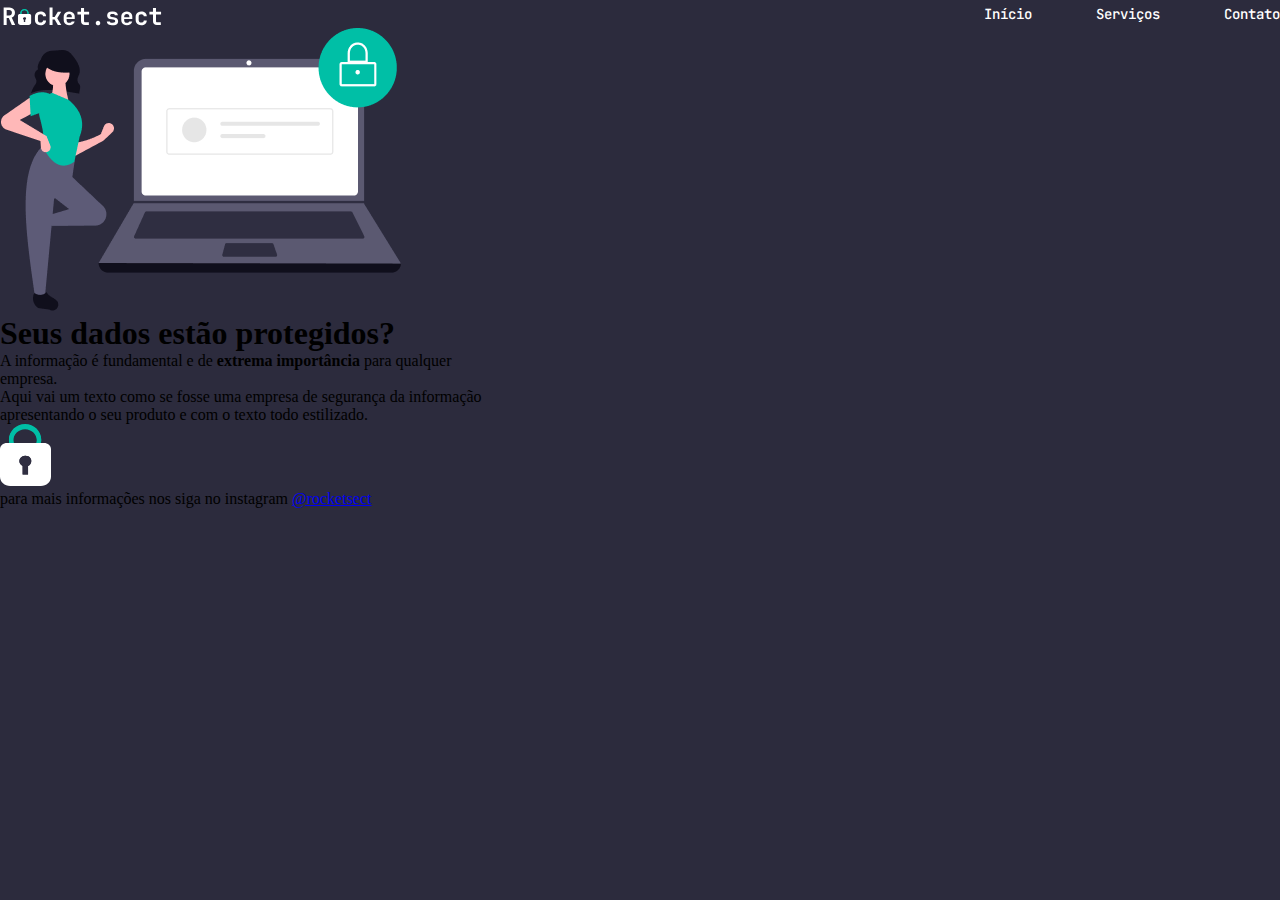
==== Stage02_novolayout/index.html @ 45e064c5 "Add files via upload" ====
<!DOCTYPE html>
<html lang="pt-br">
<head>
  <link rel="preconnect" href="https://fonts.googleapis.com">
  <link rel="preconnect" href="https://fonts.gstatic.com" crossorigin>
  
  <meta charset="UTF-8">
  <meta http-equiv="X-UA-Compatible" content="IE=edge">
  <meta name="viewport" content="width=device-width, initial-scale=1.0">
  
  <title>Segurança de Dados</title>
  <link href="https://fonts.googleapis.com/css2?family=JetBrains+Mono:wght@500;700&family=Open+Sans&display=swap" rel="stylesheet">
  <link rel="stylesheet" type="text/css" href="style.css" media="screen" />
</head>
<body>
  <header>
    
    
    <img src="./images/logo.svg" alt="logo rocket.sect">    
    <nav>
      <ul>
        <li><a href="#" target="_blank">Início</li></a>
        <li><a href="#" target="_blank">Serviços</li></a>
        <li><a href="#" target="_blank">Contato</li></a>
      </ul>
    </nav>
  </header>
  <main>
    <img src="./images/img1.png">
    <h1>Seus dados estão <span>protegidos</span>?</h1>
    <p>
      A informação é fundamental e de <strong>extrema importância</strong> para qualquer</br> empresa.
    </p>
    <p>
      Aqui vai um texto como se fosse uma empresa de <span>segurança da informação</span></br>
       apresentando o seu produto e com o texto todo estilizado.
    </p>
  </main>
  <footer>
    <img src="./images/padlock.svg">
    <div id="line"></div>
    <p>para mais informações nos siga no instagram <a href="https://www.instagram.com/rocketseat/" target="_blank">@rocketsect</a></p>
  </footer>
 
</body>
</html>
---- Stage02_novolayout/style.css ----
*{
    margin:0;
    padding:0;
    background: #2C2B3D;
  }
  header{
    display:flex;
    justify-content:space-between;
  }
  
  
  ul{
    display: flex;
    flex-direction: row;
    align-items: center;
    list-style:none;
    padding: 0px;
    gap: 64px;
    font-family: 'JetBrains Mono';
    font-style: normal;
    font-weight: 500;
    font-size: 14px;
    line-height: 28px;
  }
  
  ul li a{
    text-decoration:none;
    color:#FFFFFF;
    
  }
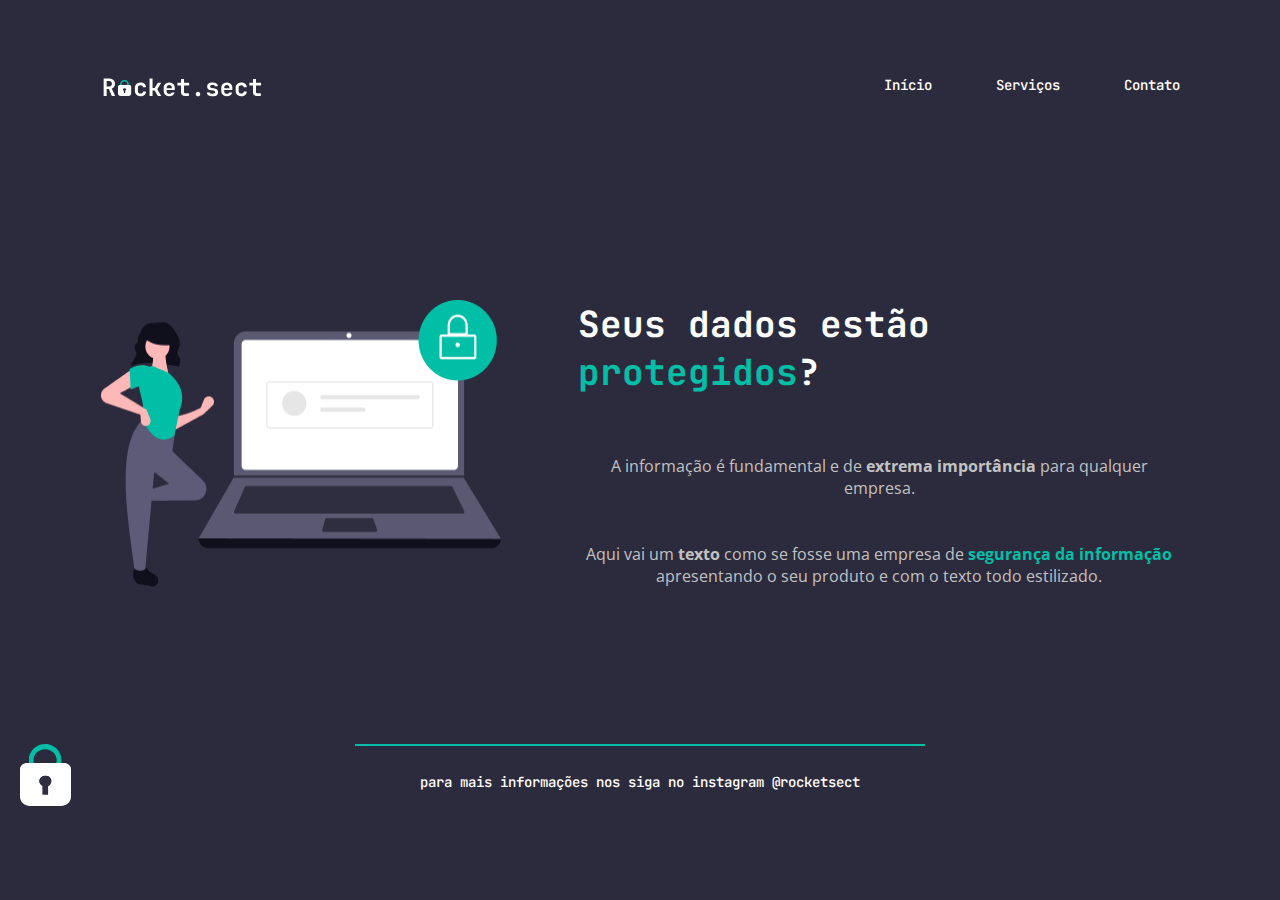
==== commit 66837040: "Add files via upload" ====
--- a/Stage02_novolayout/index.html
+++ b/Stage02_novolayout/index.html
@@ -19,27 +19,33 @@
     <img src="./images/logo.svg" alt="logo rocket.sect">    
     <nav>
       <ul>
-        <li><a href="#" target="_blank">Início</li></a>
-        <li><a href="#" target="_blank">Serviços</li></a>
-        <li><a href="#" target="_blank">Contato</li></a>
+        <li><a href="#">Início</li></a>
+        <li><a href="#">Serviços</li></a>
+        <li><a href="#">Contato</li></a>
       </ul>
     </nav>
   </header>
   <main>
-    <img src="./images/img1.png">
-    <h1>Seus dados estão <span>protegidos</span>?</h1>
-    <p>
-      A informação é fundamental e de <strong>extrema importância</strong> para qualquer</br> empresa.
-    </p>
-    <p>
-      Aqui vai um texto como se fosse uma empresa de <span>segurança da informação</span></br>
-       apresentando o seu produto e com o texto todo estilizado.
-    </p>
+    <img src="./images/img1.png" alt="notebook, cadeado e uma mulher em pé ao lado" id="main-img">
+    <div class="main-text">
+      <h1>Seus dados estão <span>protegidos</span>?</h1>
+      <p>
+        A informação é fundamental e de <strong>extrema importância</strong> para qualquer</br> empresa.</br></br></br>
+        Aqui vai um <strong>texto</strong> como se fosse uma empresa de <span>segurança da informação</span></br>
+         apresentando o seu produto e com o texto todo estilizado.
+      </p>
+    </div>
+    
+    
   </main>
   <footer>
-    <img src="./images/padlock.svg">
-    <div id="line"></div>
-    <p>para mais informações nos siga no instagram <a href="https://www.instagram.com/rocketseat/" target="_blank">@rocketsect</a></p>
+    <img src="./images/padlock.svg" alt="cadeado logo" id="lockerlogo">
+    <div id="footer-text">
+      <div id="line"></div>
+      
+      <p>para mais informações nos siga no instagram <a href="https://www.instagram.com/rocketseat/" target="_blank">@rocketsect</a></p>
+    </div>
+    
   </footer>
  
 </body>
--- a/Stage02_novolayout/style.css
+++ b/Stage02_novolayout/style.css
@@ -1,14 +1,57 @@
-*{
+  *{
     margin:0;
     padding:0;
     background: #2C2B3D;
+    justify-content: center;
   }
   header{
     display:flex;
-    justify-content:space-between;
+    margin: 71px 100px 201px;
+    justify-content: space-between;
+
   }
   
+  li a:hover{
+    color:#CAC6C6;
+    cursor: pointer;
+  }
+  main{
+    display:flex;
+    margin: 101px 100px 157px;
+
+  }
+
+  #main-img{
+    margin-right: 77px;
+  }
+
+  #main-text{
+    display:flex;
+  }
   
+  main h1{
+    color:#FFFFFF;
+    font-family: 'JetBrains Mono', monospace;
+    font-weight: 700;
+    font-size: 36px;
+    margin-bottom: 59px;
+
+  }
+
+  span{
+    color:#00BFA6;
+    font-weight: 700;
+  }
+
+  main p{
+    font-family: 'Open Sans', sans-serif;
+    
+    font-style: normal;
+    font-weight: 400;
+    font-size: 16px;    
+    text-align: center;
+    color: #C2C2C2;
+  }
   ul{
     display: flex;
     flex-direction: row;
@@ -16,7 +59,7 @@
     list-style:none;
     padding: 0px;
     gap: 64px;
-    font-family: 'JetBrains Mono';
+    font-family: 'JetBrains Mono', monospace;
     font-style: normal;
     font-weight: 500;
     font-size: 14px;
@@ -27,4 +70,46 @@
     text-decoration:none;
     color:#FFFFFF;
     
+  }
+  #line{
+  border: 1px solid #00BFA6;
+  width: 568px;
+  height: 0px;
+  margin-bottom: 27px;
+  }
+  #footer-text a:hover{
+    color:#CAC6C6;
+    cursor: pointer;
+  }
+
+  footer{
+    display: flex;
+    justify-content: center;
+    font-family: 'JetBrains Mono', monospace;
+    color:#FFFFFF;
+    font-style: normal;
+    margin-top:157px;
+    text-align: center;
+
+  }
+  footer a{
+    text-decoration: none;
+    color:#FFFFFF;  
+  }
+
+  #lockerlogo{
+    position:absolute;
+    width: 51px;
+    height: 62px;
+    left: 20px;
+    top: auto;
+  }
+  #footer-text{
+    
+    text-align: center;
+    justify-content: center;
+    margin:0px 356px 0px;
+    font-weight: 500;
+    font-size: 14px;  
+
   }